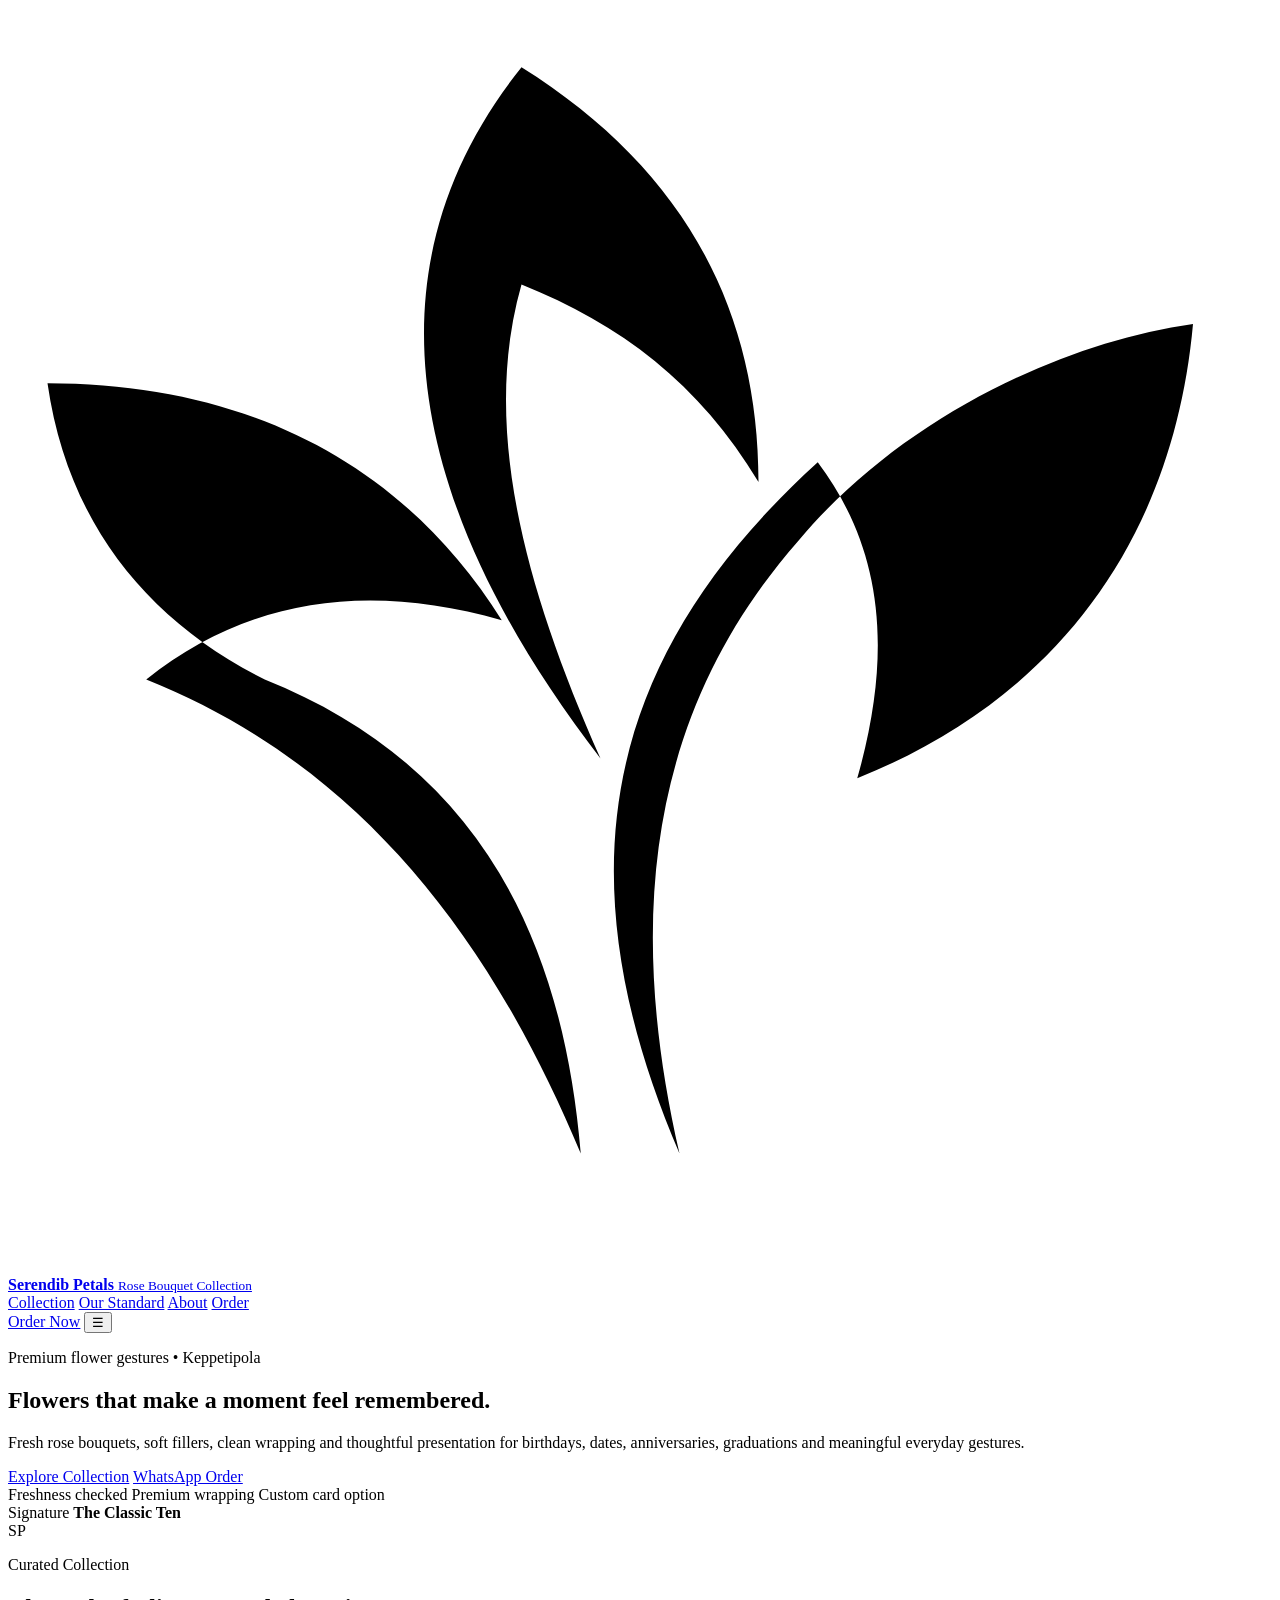
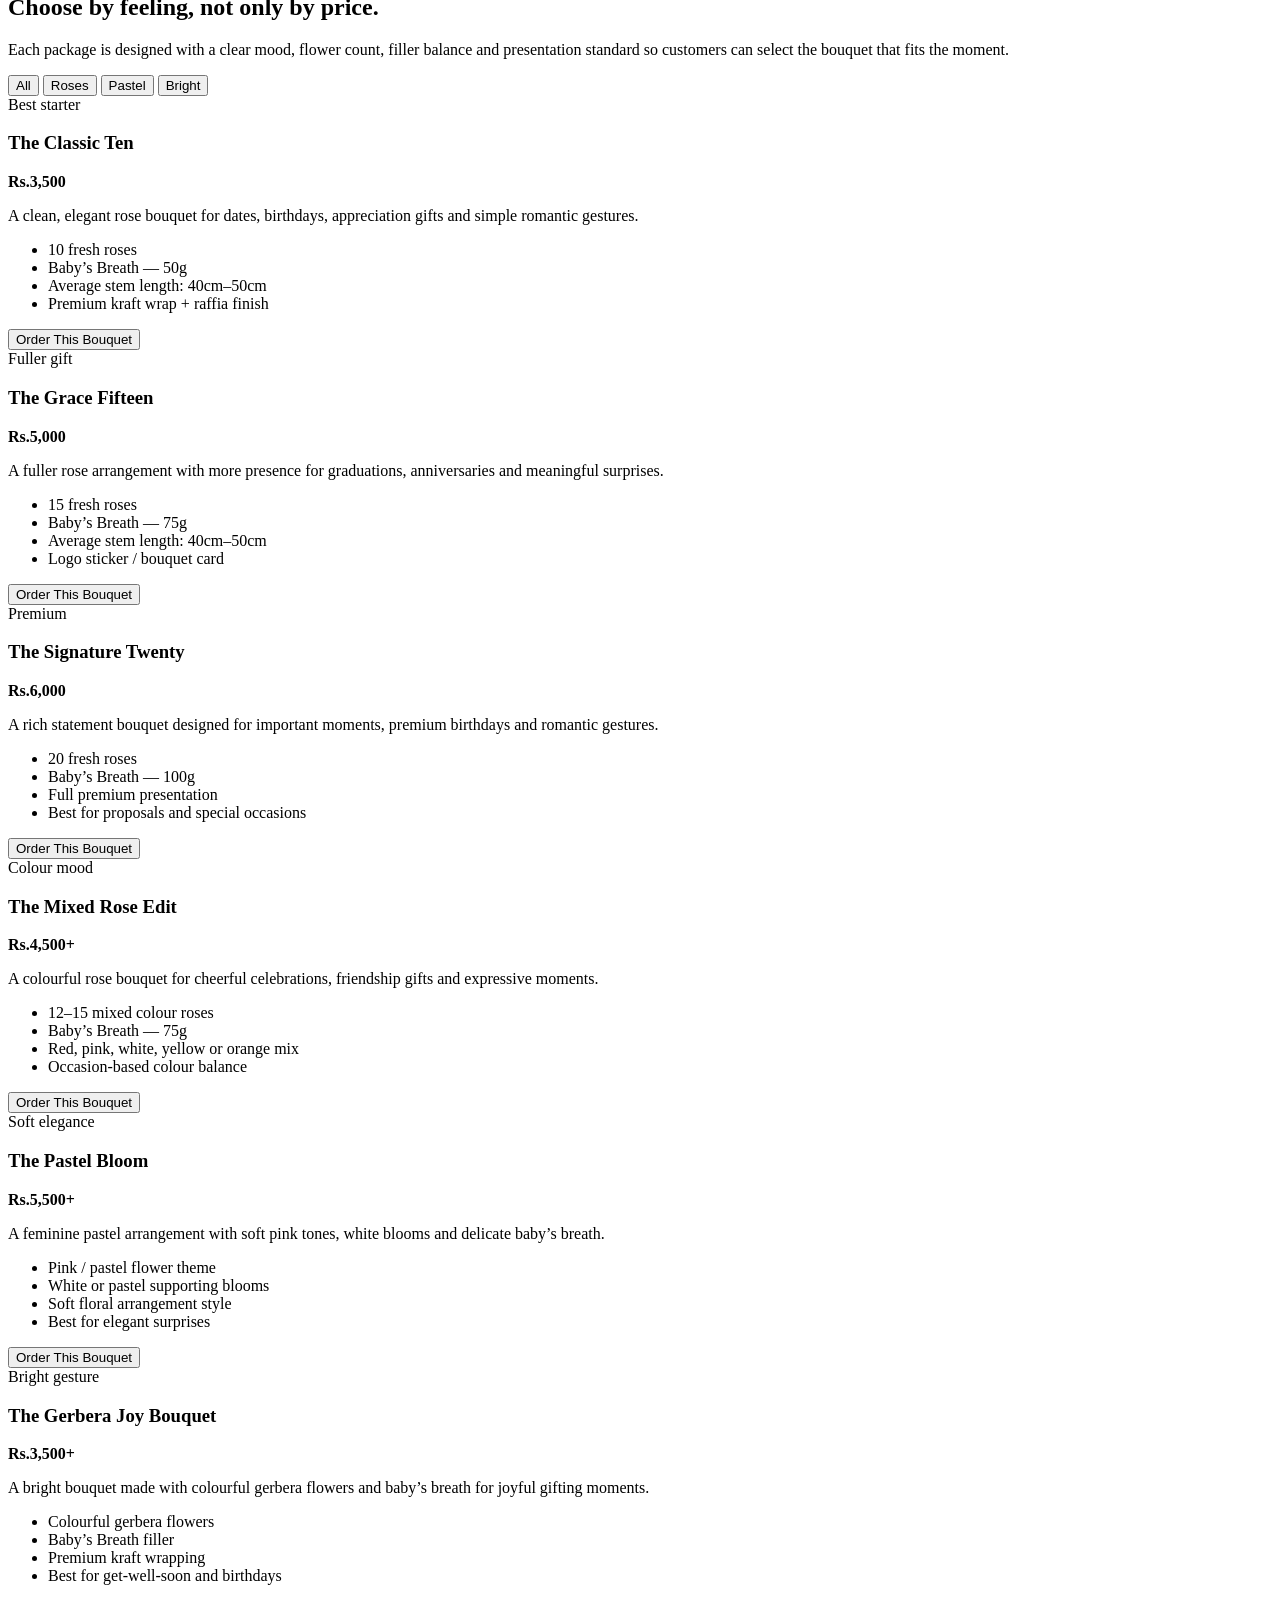
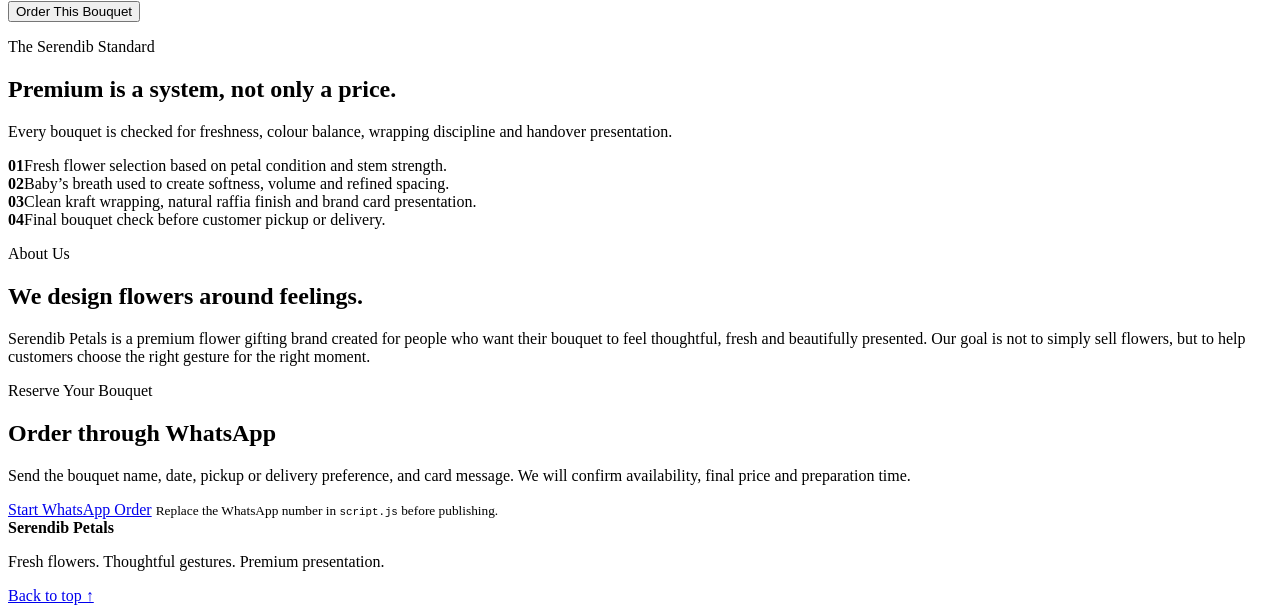
==== index.html @ c84c6c97 "Add premium Serendib Petals landing page" ====
<!doctype html>
<html lang="en">
<head>
  <meta charset="utf-8" />
  <meta name="viewport" content="width=device-width, initial-scale=1" />
  <title>Serendib Petals — Premium Rose Bouquet Collection</title>
  <meta name="description" content="Serendib Petals creates premium rose bouquets and floral gestures for birthdays, dates, anniversaries, graduations and thoughtful moments in Sri Lanka." />
  <meta name="theme-color" content="#8f1230" />
  <meta property="og:title" content="Serendib Petals — Premium Flower Gestures" />
  <meta property="og:description" content="Fresh rose bouquets, pastel blooms, gerbera arrangements and custom floral gifts." />
  <meta property="og:type" content="website" />
  <link rel="preconnect" href="https://fonts.googleapis.com" />
  <link rel="preconnect" href="https://fonts.gstatic.com" crossorigin />
  <link href="https://fonts.googleapis.com/css2?family=Inter:wght@400;500;600;700;800;900&family=Playfair+Display:wght@600;700;800&display=swap" rel="stylesheet" />
  <link rel="stylesheet" href="./styles.css" />
</head>
<body>
  <div class="noise"></div>

  <header class="site-header" id="top">
    <div class="container nav-shell">
      <a class="brand" href="#top" aria-label="Serendib Petals home">
        <span class="brand-mark">
          <svg viewBox="0 0 64 64" aria-hidden="true">
            <path d="M34 58c-3-13-1-23 6-31 5-6 13-10 20-11-1 11-7 19-17 23 2-7 1-12-2-16-11 10-13 21-7 35Z"/>
            <path d="M29 58c-1-12-6-20-16-24C7 31 3 26 2 19c10 0 18 4 23 12-7-2-13-1-18 3 10 4 17 12 22 24Z"/>
            <path d="M30 38C20 25 18 13 26 3c8 5 12 12 12 21-3-5-7-8-12-10-2 7 0 15 4 24Z"/>
          </svg>
        </span>
        <span>
          <strong>Serendib Petals</strong>
          <small>Rose Bouquet Collection</small>
        </span>
      </a>

      <nav class="desktop-nav" aria-label="Main navigation">
        <a href="#collection">Collection</a>
        <a href="#standard">Our Standard</a>
        <a href="#about">About</a>
        <a href="#contact">Order</a>
      </nav>

      <a class="nav-cta" data-whatsapp="General Inquiry" href="#">Order Now</a>
      <button class="menu-btn" aria-label="Open menu" aria-expanded="false">☰</button>
    </div>

    <div class="mobile-nav" hidden>
      <a href="#collection">Collection</a>
      <a href="#standard">Our Standard</a>
      <a href="#about">About</a>
      <a href="#contact">Order</a>
    </div>
  </header>

  <main>
    <section class="hero section-pad">
      <div class="container hero-grid">
        <div class="hero-copy">
          <p class="eyebrow">Premium flower gestures • Keppetipola</p>
          <h1>Flowers that make a moment feel remembered.</h1>
          <p class="lead">
            Fresh rose bouquets, soft fillers, clean wrapping and thoughtful presentation for birthdays,
            dates, anniversaries, graduations and meaningful everyday gestures.
          </p>

          <div class="hero-actions">
            <a class="btn btn-primary" href="#collection">Explore Collection</a>
            <a class="btn btn-soft" data-whatsapp="I want to order a bouquet" href="#">WhatsApp Order</a>
          </div>

          <div class="trust-row" aria-label="Brand highlights">
            <span>Freshness checked</span>
            <span>Premium wrapping</span>
            <span>Custom card option</span>
          </div>
        </div>

        <div class="hero-visual" aria-label="Luxury bouquet visual">
          <div class="bouquet-stage">
            <div class="ribbon-card">
              <span>Signature</span>
              <strong>The Classic Ten</strong>
            </div>
            <div class="bouquet bouquet-large" aria-hidden="true">
              <span class="baby b1"></span><span class="baby b2"></span><span class="baby b3"></span>
              <span class="rose r1 red"></span><span class="rose r2 red"></span><span class="rose r3 red"></span>
              <span class="rose r4 red"></span><span class="rose r5 red"></span><span class="rose r6 red"></span>
              <span class="rose r7 red"></span><span class="rose r8 red"></span><span class="rose r9 red"></span>
              <span class="rose r10 red"></span>
              <span class="wrap"></span><span class="wrap wrap-two"></span><span class="tie"></span>
              <span class="logo-dot">SP</span>
            </div>
          </div>
        </div>
      </div>
    </section>

    <section id="collection" class="section-pad collection-section">
      <div class="container">
        <div class="section-head">
          <p class="eyebrow">Curated Collection</p>
          <h2>Choose by feeling, not only by price.</h2>
          <p>
            Each package is designed with a clear mood, flower count, filler balance and presentation standard
            so customers can select the bouquet that fits the moment.
          </p>
        </div>

        <div class="filter-pills" role="tablist" aria-label="Bouquet filters">
          <button class="pill active" data-filter="all">All</button>
          <button class="pill" data-filter="rose">Roses</button>
          <button class="pill" data-filter="pastel">Pastel</button>
          <button class="pill" data-filter="bright">Bright</button>
        </div>

        <div class="product-grid" id="productGrid">
          <article class="product-card" data-category="rose" data-package="The Classic Ten" data-price="3500">
            <div class="product-art classic">
              <div class="mini-bouquet roses-red">
                <i></i><i></i><i></i><i></i><i></i><i></i><i></i><i></i><i></i><i></i>
              </div>
              <span class="card-badge">Best starter</span>
            </div>
            <div class="product-content">
              <div class="product-top">
                <h3>The Classic Ten</h3>
                <strong>Rs.3,500</strong>
              </div>
              <p>A clean, elegant rose bouquet for dates, birthdays, appreciation gifts and simple romantic gestures.</p>
              <ul>
                <li>10 fresh roses</li>
                <li>Baby’s Breath — 50g</li>
                <li>Average stem length: 40cm–50cm</li>
                <li>Premium kraft wrap + raffia finish</li>
              </ul>
              <button class="order-btn" data-whatsapp="The Classic Ten">Order This Bouquet</button>
            </div>
          </article>

          <article class="product-card" data-category="rose" data-package="The Grace Fifteen" data-price="5000">
            <div class="product-art grace">
              <div class="mini-bouquet roses-rich">
                <i></i><i></i><i></i><i></i><i></i><i></i><i></i><i></i><i></i><i></i><i></i><i></i>
              </div>
              <span class="card-badge">Fuller gift</span>
            </div>
            <div class="product-content">
              <div class="product-top">
                <h3>The Grace Fifteen</h3>
                <strong>Rs.5,000</strong>
              </div>
              <p>A fuller rose arrangement with more presence for graduations, anniversaries and meaningful surprises.</p>
              <ul>
                <li>15 fresh roses</li>
                <li>Baby’s Breath — 75g</li>
                <li>Average stem length: 40cm–50cm</li>
                <li>Logo sticker / bouquet card</li>
              </ul>
              <button class="order-btn" data-whatsapp="The Grace Fifteen">Order This Bouquet</button>
            </div>
          </article>

          <article class="product-card featured" data-category="rose" data-package="The Signature Twenty" data-price="6000">
            <div class="product-art signature">
              <div class="mini-bouquet roses-premium">
                <i></i><i></i><i></i><i></i><i></i><i></i><i></i><i></i><i></i><i></i><i></i><i></i><i></i><i></i>
              </div>
              <span class="card-badge">Premium</span>
            </div>
            <div class="product-content">
              <div class="product-top">
                <h3>The Signature Twenty</h3>
                <strong>Rs.6,000</strong>
              </div>
              <p>A rich statement bouquet designed for important moments, premium birthdays and romantic gestures.</p>
              <ul>
                <li>20 fresh roses</li>
                <li>Baby’s Breath — 100g</li>
                <li>Full premium presentation</li>
                <li>Best for proposals and special occasions</li>
              </ul>
              <button class="order-btn" data-whatsapp="The Signature Twenty">Order This Bouquet</button>
            </div>
          </article>

          <article class="product-card" data-category="rose bright" data-package="The Mixed Rose Edit" data-price="4500">
            <div class="product-art mixed">
              <div class="mini-bouquet roses-mixed">
                <i></i><i></i><i></i><i></i><i></i><i></i><i></i><i></i><i></i><i></i>
              </div>
              <span class="card-badge">Colour mood</span>
            </div>
            <div class="product-content">
              <div class="product-top">
                <h3>The Mixed Rose Edit</h3>
                <strong>Rs.4,500+</strong>
              </div>
              <p>A colourful rose bouquet for cheerful celebrations, friendship gifts and expressive moments.</p>
              <ul>
                <li>12–15 mixed colour roses</li>
                <li>Baby’s Breath — 75g</li>
                <li>Red, pink, white, yellow or orange mix</li>
                <li>Occasion-based colour balance</li>
              </ul>
              <button class="order-btn" data-whatsapp="The Mixed Rose Edit">Order This Bouquet</button>
            </div>
          </article>

          <article class="product-card" data-category="pastel" data-package="The Pastel Bloom" data-price="5500">
            <div class="product-art pastel">
              <div class="mini-bouquet pastel-bloom">
                <i></i><i></i><i></i><i></i><i></i><i></i><i></i><i></i><i></i>
              </div>
              <span class="card-badge">Soft elegance</span>
            </div>
            <div class="product-content">
              <div class="product-top">
                <h3>The Pastel Bloom</h3>
                <strong>Rs.5,500+</strong>
              </div>
              <p>A feminine pastel arrangement with soft pink tones, white blooms and delicate baby’s breath.</p>
              <ul>
                <li>Pink / pastel flower theme</li>
                <li>White or pastel supporting blooms</li>
                <li>Soft floral arrangement style</li>
                <li>Best for elegant surprises</li>
              </ul>
              <button class="order-btn" data-whatsapp="The Pastel Bloom">Order This Bouquet</button>
            </div>
          </article>

          <article class="product-card" data-category="bright" data-package="The Gerbera Joy Bouquet" data-price="3500">
            <div class="product-art gerbera">
              <div class="mini-bouquet gerbera-bloom">
                <i></i><i></i><i></i><i></i><i></i><i></i><i></i><i></i>
              </div>
              <span class="card-badge">Bright gesture</span>
            </div>
            <div class="product-content">
              <div class="product-top">
                <h3>The Gerbera Joy Bouquet</h3>
                <strong>Rs.3,500+</strong>
              </div>
              <p>A bright bouquet made with colourful gerbera flowers and baby’s breath for joyful gifting moments.</p>
              <ul>
                <li>Colourful gerbera flowers</li>
                <li>Baby’s Breath filler</li>
                <li>Premium kraft wrapping</li>
                <li>Best for get-well-soon and birthdays</li>
              </ul>
              <button class="order-btn" data-whatsapp="The Gerbera Joy Bouquet">Order This Bouquet</button>
            </div>
          </article>
        </div>
      </div>
    </section>

    <section id="standard" class="section-pad standard-section">
      <div class="container standard-grid">
        <div>
          <p class="eyebrow">The Serendib Standard</p>
          <h2>Premium is a system, not only a price.</h2>
          <p class="standard-lead">
            Every bouquet is checked for freshness, colour balance, wrapping discipline and handover presentation.
          </p>
        </div>
        <div class="standard-list">
          <div><strong>01</strong><span>Fresh flower selection based on petal condition and stem strength.</span></div>
          <div><strong>02</strong><span>Baby’s breath used to create softness, volume and refined spacing.</span></div>
          <div><strong>03</strong><span>Clean kraft wrapping, natural raffia finish and brand card presentation.</span></div>
          <div><strong>04</strong><span>Final bouquet check before customer pickup or delivery.</span></div>
        </div>
      </div>
    </section>

    <section id="about" class="section-pad about-section">
      <div class="container about-card">
        <div>
          <p class="eyebrow">About Us</p>
          <h2>We design flowers around feelings.</h2>
        </div>
        <p>
          Serendib Petals is a premium flower gifting brand created for people who want their bouquet to feel
          thoughtful, fresh and beautifully presented. Our goal is not to simply sell flowers, but to help customers
          choose the right gesture for the right moment.
        </p>
      </div>
    </section>

    <section id="contact" class="section-pad contact-section">
      <div class="container contact-card">
        <p class="eyebrow">Reserve Your Bouquet</p>
        <h2>Order through WhatsApp</h2>
        <p>
          Send the bouquet name, date, pickup or delivery preference, and card message. We will confirm availability,
          final price and preparation time.
        </p>
        <a class="btn btn-primary" data-whatsapp="I want to place a bouquet order" href="#">Start WhatsApp Order</a>
        <small>Replace the WhatsApp number in <code>script.js</code> before publishing.</small>
      </div>
    </section>
  </main>

  <footer class="site-footer">
    <div class="container footer-grid">
      <div>
        <strong>Serendib Petals</strong>
        <p>Fresh flowers. Thoughtful gestures. Premium presentation.</p>
      </div>
      <a href="#top">Back to top ↑</a>
    </div>
  </footer>

  <script src="./script.js"></script>
</body>
</html>
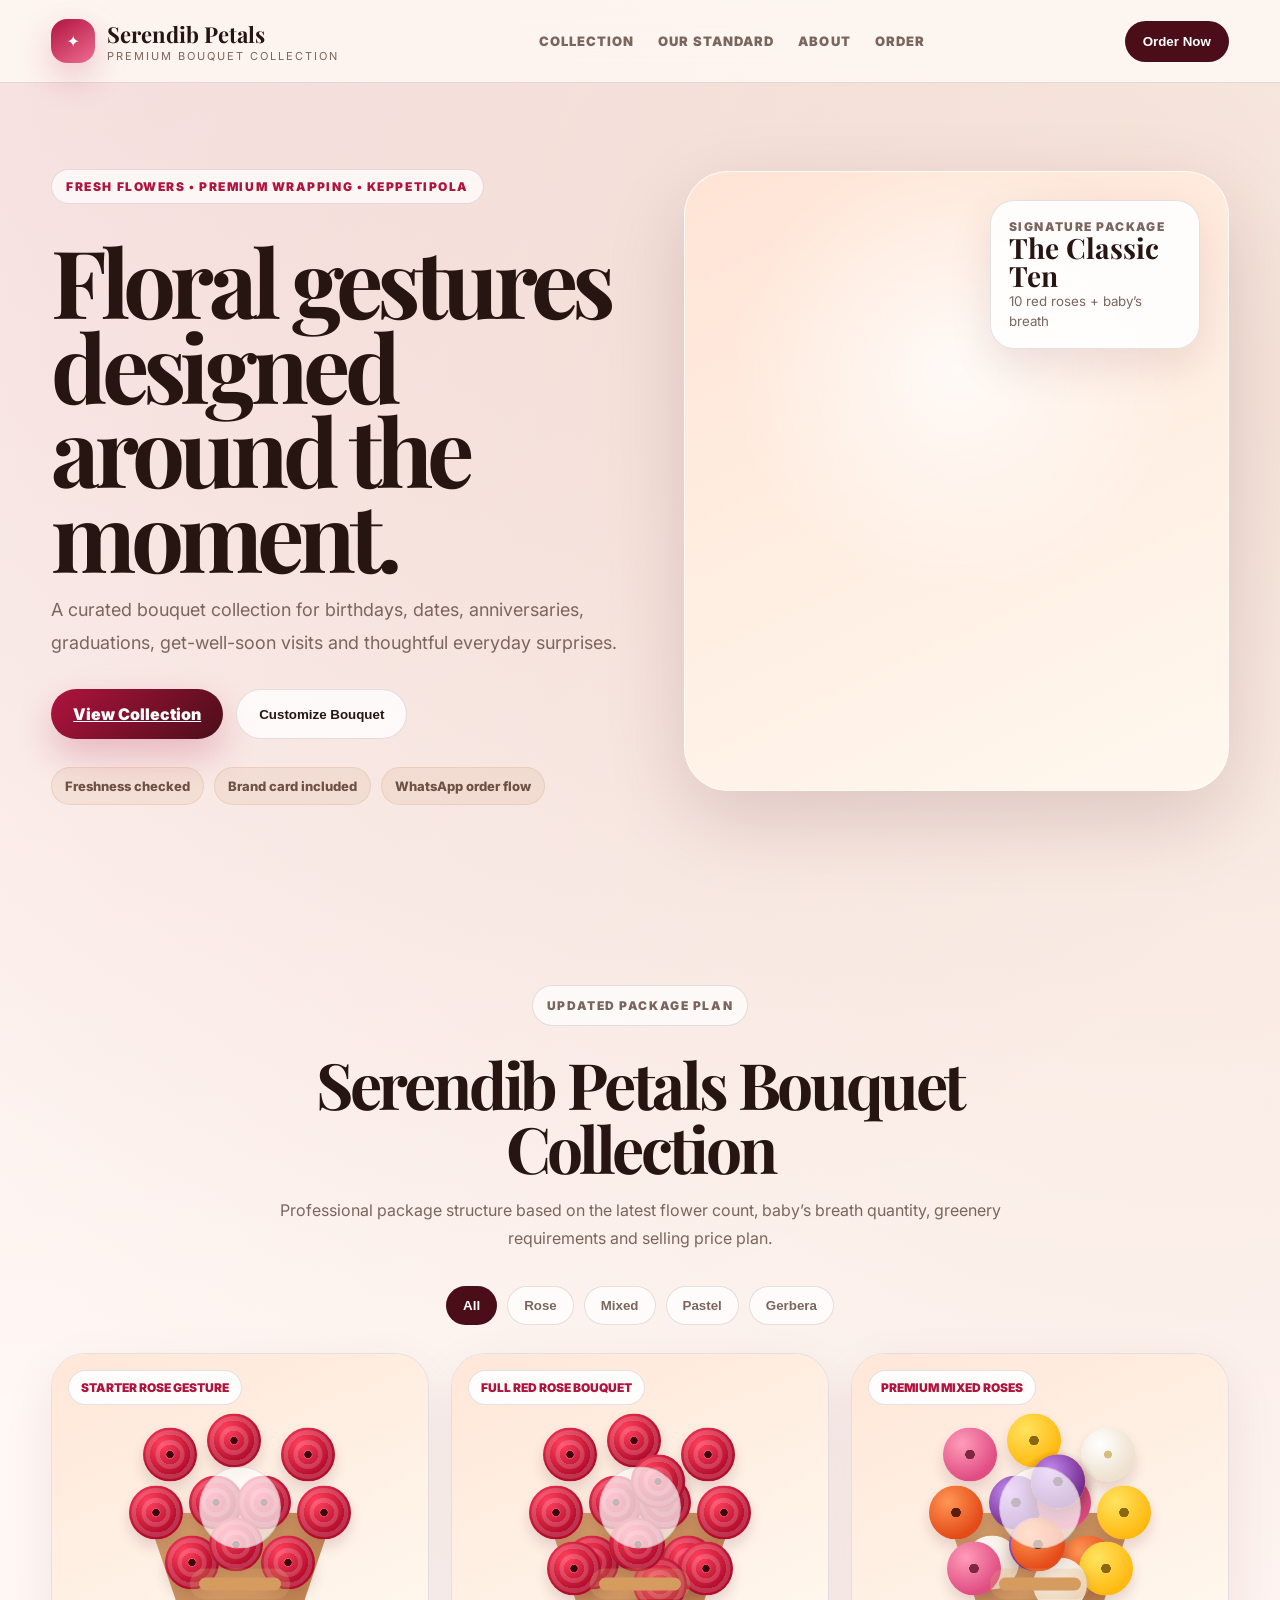
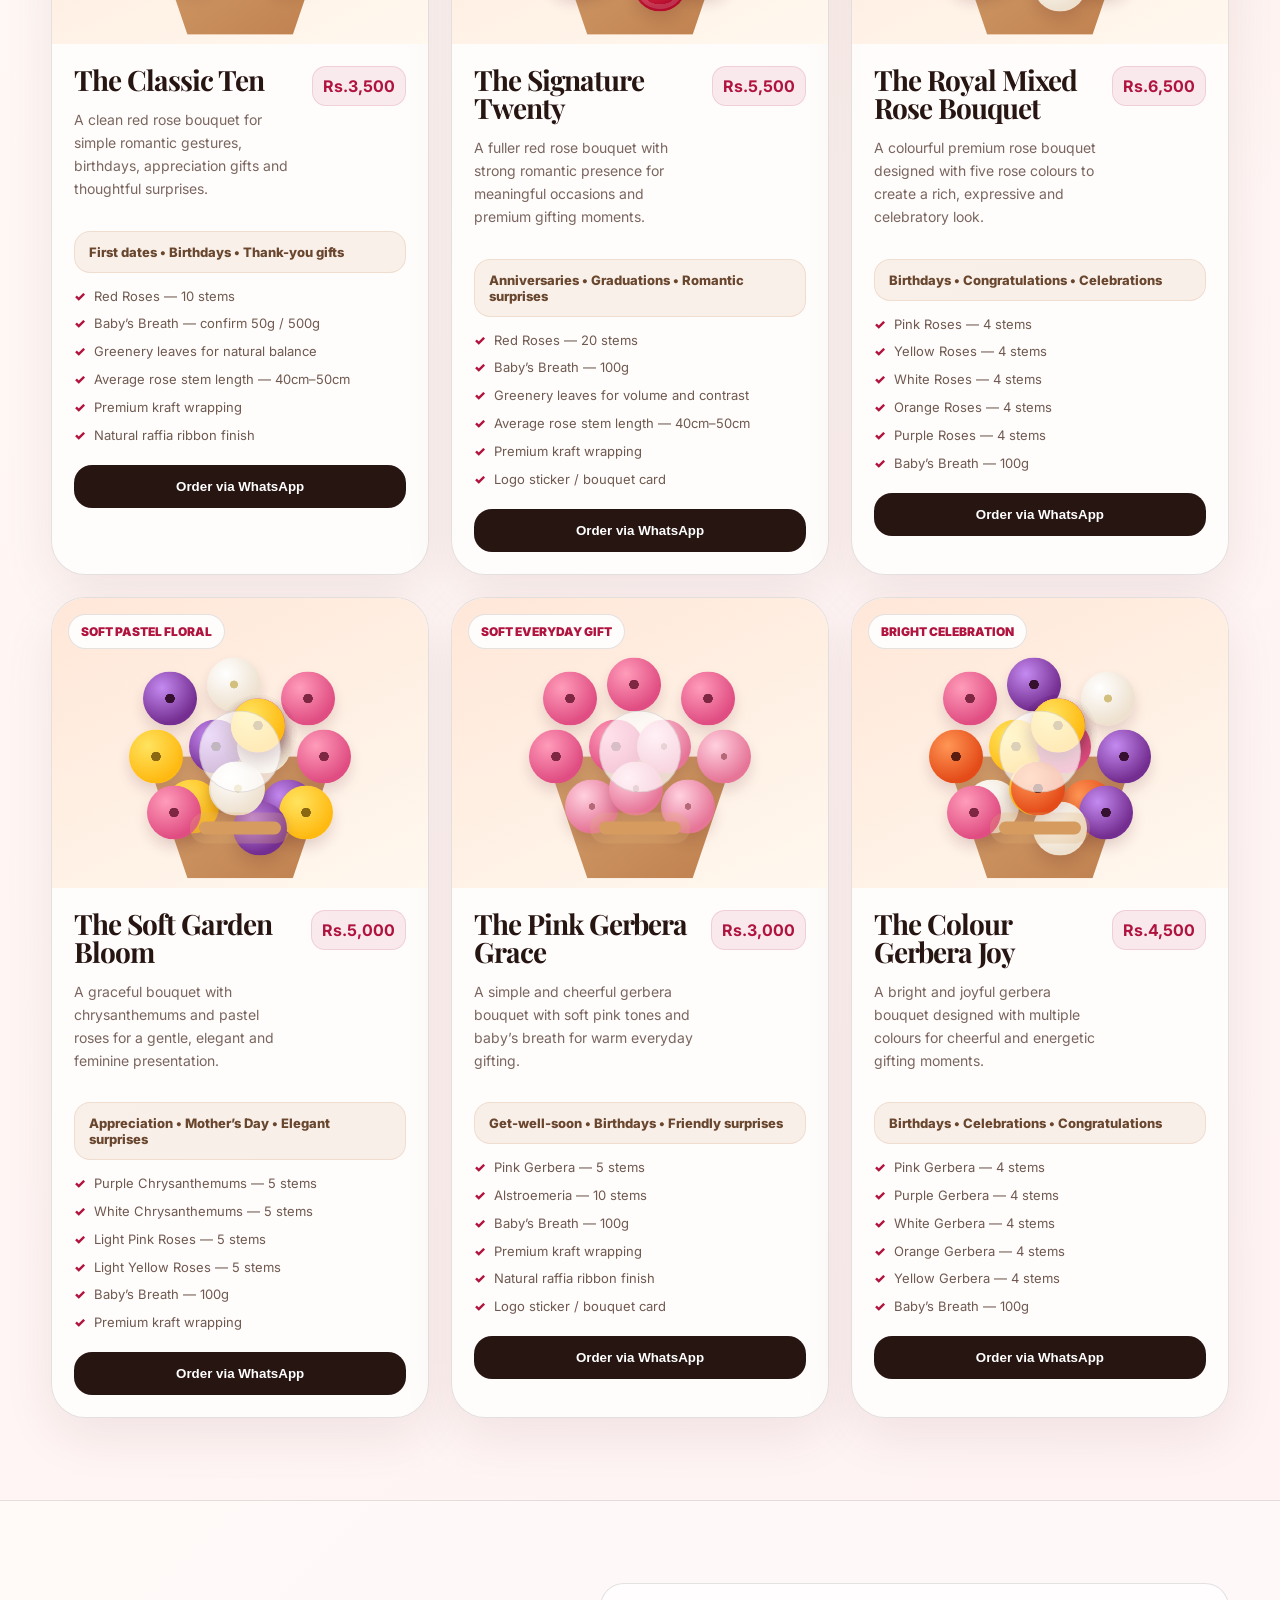
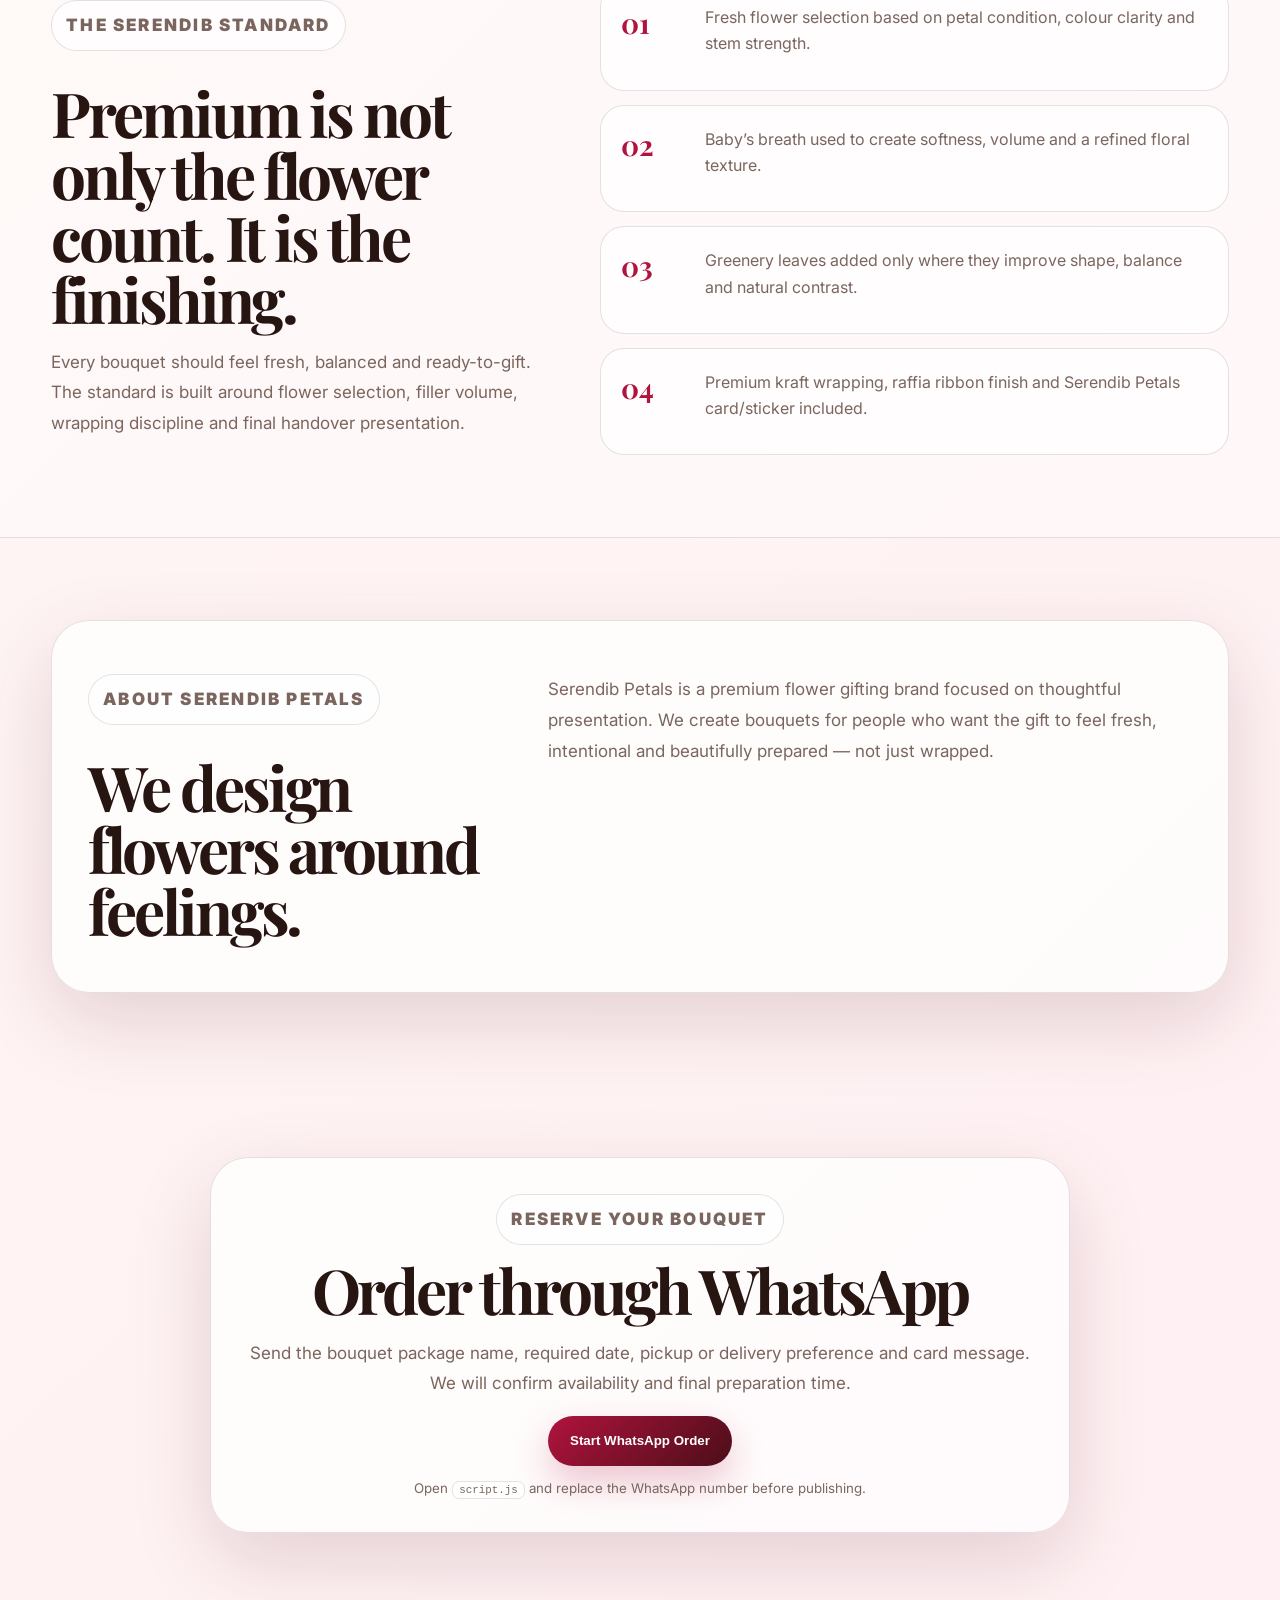
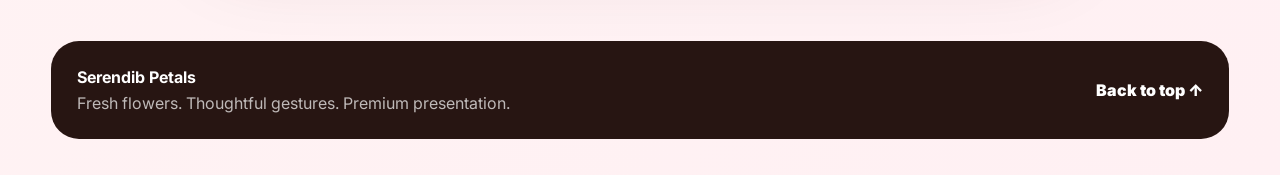
==== commit 380af714: "Add files via upload" ====
--- a/index.html
+++ b/index.html
@@ -1,316 +1,244 @@
 <!doctype html>
 <html lang="en">
 <head>
-  <meta charset="utf-8" />
-  <meta name="viewport" content="width=device-width, initial-scale=1" />
-  <title>Serendib Petals — Premium Rose Bouquet Collection</title>
-  <meta name="description" content="Serendib Petals creates premium rose bouquets and floral gestures for birthdays, dates, anniversaries, graduations and thoughtful moments in Sri Lanka." />
-  <meta name="theme-color" content="#8f1230" />
-  <meta property="og:title" content="Serendib Petals — Premium Flower Gestures" />
-  <meta property="og:description" content="Fresh rose bouquets, pastel blooms, gerbera arrangements and custom floral gifts." />
-  <meta property="og:type" content="website" />
-  <link rel="preconnect" href="https://fonts.googleapis.com" />
-  <link rel="preconnect" href="https://fonts.gstatic.com" crossorigin />
-  <link href="https://fonts.googleapis.com/css2?family=Inter:wght@400;500;600;700;800;900&family=Playfair+Display:wght@600;700;800&display=swap" rel="stylesheet" />
-  <link rel="stylesheet" href="./styles.css" />
+  <meta charset="utf-8">
+  <meta name="viewport" content="width=device-width, initial-scale=1">
+  <title>Serendib Petals — Premium Bouquet Collection</title>
+  <meta name="description" content="Premium bouquet collection by Serendib Petals. Fresh roses, mixed rose bouquets, chrysanthemum blooms and gerbera bouquets.">
+  <meta name="theme-color" content="#9b1235">
+  <link rel="preconnect" href="https://fonts.googleapis.com">
+  <link rel="preconnect" href="https://fonts.gstatic.com" crossorigin>
+  <link href="https://fonts.googleapis.com/css2?family=Inter:wght@400;500;600;700;800;900&family=Playfair+Display:wght@600;700;800&display=swap" rel="stylesheet">
+  <link rel="stylesheet" href="styles.css">
 </head>
 <body>
-  <div class="noise"></div>
-
-  <header class="site-header" id="top">
-    <div class="container nav-shell">
-      <a class="brand" href="#top" aria-label="Serendib Petals home">
-        <span class="brand-mark">
-          <svg viewBox="0 0 64 64" aria-hidden="true">
-            <path d="M34 58c-3-13-1-23 6-31 5-6 13-10 20-11-1 11-7 19-17 23 2-7 1-12-2-16-11 10-13 21-7 35Z"/>
-            <path d="M29 58c-1-12-6-20-16-24C7 31 3 26 2 19c10 0 18 4 23 12-7-2-13-1-18 3 10 4 17 12 22 24Z"/>
-            <path d="M30 38C20 25 18 13 26 3c8 5 12 12 12 21-3-5-7-8-12-10-2 7 0 15 4 24Z"/>
-          </svg>
-        </span>
-        <span>
-          <strong>Serendib Petals</strong>
-          <small>Rose Bouquet Collection</small>
-        </span>
+  <header class="header">
+    <div class="container nav">
+      <a href="#" class="brand">
+        <span class="brand-icon">✦</span>
+        <span><b>Serendib Petals</b><small>Premium bouquet collection</small></span>
       </a>
-
-      <nav class="desktop-nav" aria-label="Main navigation">
+      <nav>
         <a href="#collection">Collection</a>
         <a href="#standard">Our Standard</a>
         <a href="#about">About</a>
-        <a href="#contact">Order</a>
+        <a href="#order">Order</a>
       </nav>
-
-      <a class="nav-cta" data-whatsapp="General Inquiry" href="#">Order Now</a>
-      <button class="menu-btn" aria-label="Open menu" aria-expanded="false">☰</button>
-    </div>
-
-    <div class="mobile-nav" hidden>
-      <a href="#collection">Collection</a>
-      <a href="#standard">Our Standard</a>
-      <a href="#about">About</a>
-      <a href="#contact">Order</a>
+      <button class="nav-order" data-package="General bouquet inquiry">Order Now</button>
     </div>
   </header>
 
   <main>
-    <section class="hero section-pad">
+    <section class="hero">
       <div class="container hero-grid">
         <div class="hero-copy">
-          <p class="eyebrow">Premium flower gestures • Keppetipola</p>
-          <h1>Flowers that make a moment feel remembered.</h1>
-          <p class="lead">
-            Fresh rose bouquets, soft fillers, clean wrapping and thoughtful presentation for birthdays,
-            dates, anniversaries, graduations and meaningful everyday gestures.
-          </p>
-
+          <p class="eyebrow">Fresh flowers • Premium wrapping • Keppetipola</p>
+          <h1>Floral gestures designed around the moment.</h1>
+          <p class="lead">A curated bouquet collection for birthdays, dates, anniversaries, graduations, get-well-soon visits and thoughtful everyday surprises.</p>
           <div class="hero-actions">
-            <a class="btn btn-primary" href="#collection">Explore Collection</a>
-            <a class="btn btn-soft" data-whatsapp="I want to order a bouquet" href="#">WhatsApp Order</a>
-          </div>
-
-          <div class="trust-row" aria-label="Brand highlights">
+            <a class="btn primary" href="#collection">View Collection</a>
+            <button class="btn secondary" data-package="I want to customize a bouquet">Customize Bouquet</button>
+          </div>
+          <div class="trust">
             <span>Freshness checked</span>
-            <span>Premium wrapping</span>
-            <span>Custom card option</span>
-          </div>
-        </div>
-
-        <div class="hero-visual" aria-label="Luxury bouquet visual">
-          <div class="bouquet-stage">
-            <div class="ribbon-card">
-              <span>Signature</span>
-              <strong>The Classic Ten</strong>
-            </div>
-            <div class="bouquet bouquet-large" aria-hidden="true">
-              <span class="baby b1"></span><span class="baby b2"></span><span class="baby b3"></span>
-              <span class="rose r1 red"></span><span class="rose r2 red"></span><span class="rose r3 red"></span>
-              <span class="rose r4 red"></span><span class="rose r5 red"></span><span class="rose r6 red"></span>
-              <span class="rose r7 red"></span><span class="rose r8 red"></span><span class="rose r9 red"></span>
-              <span class="rose r10 red"></span>
-              <span class="wrap"></span><span class="wrap wrap-two"></span><span class="tie"></span>
-              <span class="logo-dot">SP</span>
-            </div>
-          </div>
-        </div>
-      </div>
-    </section>
-
-    <section id="collection" class="section-pad collection-section">
+            <span>Brand card included</span>
+            <span>WhatsApp order flow</span>
+          </div>
+        </div>
+        <div class="hero-card">
+          <div class="hero-bouquet">
+            <i class="red"></i><i class="red"></i><i class="red"></i><i class="red"></i><i class="red"></i><i class="red"></i><i class="red"></i><i class="red"></i><i class="red"></i><i class="red"></i>
+            <b></b><em></em>
+          </div>
+          <div class="hero-label">
+            <span>Signature Package</span>
+            <strong>The Classic Ten</strong>
+            <small>10 red roses + baby’s breath</small>
+          </div>
+        </div>
+      </div>
+    </section>
+
+    <section class="collection" id="collection">
       <div class="container">
         <div class="section-head">
-          <p class="eyebrow">Curated Collection</p>
-          <h2>Choose by feeling, not only by price.</h2>
-          <p>
-            Each package is designed with a clear mood, flower count, filler balance and presentation standard
-            so customers can select the bouquet that fits the moment.
-          </p>
-        </div>
-
-        <div class="filter-pills" role="tablist" aria-label="Bouquet filters">
-          <button class="pill active" data-filter="all">All</button>
-          <button class="pill" data-filter="rose">Roses</button>
-          <button class="pill" data-filter="pastel">Pastel</button>
-          <button class="pill" data-filter="bright">Bright</button>
-        </div>
-
-        <div class="product-grid" id="productGrid">
-          <article class="product-card" data-category="rose" data-package="The Classic Ten" data-price="3500">
-            <div class="product-art classic">
-              <div class="mini-bouquet roses-red">
-                <i></i><i></i><i></i><i></i><i></i><i></i><i></i><i></i><i></i><i></i>
-              </div>
-              <span class="card-badge">Best starter</span>
-            </div>
-            <div class="product-content">
-              <div class="product-top">
-                <h3>The Classic Ten</h3>
-                <strong>Rs.3,500</strong>
-              </div>
-              <p>A clean, elegant rose bouquet for dates, birthdays, appreciation gifts and simple romantic gestures.</p>
-              <ul>
-                <li>10 fresh roses</li>
-                <li>Baby’s Breath — 50g</li>
-                <li>Average stem length: 40cm–50cm</li>
-                <li>Premium kraft wrap + raffia finish</li>
-              </ul>
-              <button class="order-btn" data-whatsapp="The Classic Ten">Order This Bouquet</button>
-            </div>
-          </article>
-
-          <article class="product-card" data-category="rose" data-package="The Grace Fifteen" data-price="5000">
-            <div class="product-art grace">
-              <div class="mini-bouquet roses-rich">
-                <i></i><i></i><i></i><i></i><i></i><i></i><i></i><i></i><i></i><i></i><i></i><i></i>
-              </div>
-              <span class="card-badge">Fuller gift</span>
-            </div>
-            <div class="product-content">
-              <div class="product-top">
-                <h3>The Grace Fifteen</h3>
-                <strong>Rs.5,000</strong>
-              </div>
-              <p>A fuller rose arrangement with more presence for graduations, anniversaries and meaningful surprises.</p>
-              <ul>
-                <li>15 fresh roses</li>
-                <li>Baby’s Breath — 75g</li>
-                <li>Average stem length: 40cm–50cm</li>
-                <li>Logo sticker / bouquet card</li>
-              </ul>
-              <button class="order-btn" data-whatsapp="The Grace Fifteen">Order This Bouquet</button>
-            </div>
-          </article>
-
-          <article class="product-card featured" data-category="rose" data-package="The Signature Twenty" data-price="6000">
-            <div class="product-art signature">
-              <div class="mini-bouquet roses-premium">
-                <i></i><i></i><i></i><i></i><i></i><i></i><i></i><i></i><i></i><i></i><i></i><i></i><i></i><i></i>
-              </div>
-              <span class="card-badge">Premium</span>
-            </div>
-            <div class="product-content">
-              <div class="product-top">
-                <h3>The Signature Twenty</h3>
-                <strong>Rs.6,000</strong>
-              </div>
-              <p>A rich statement bouquet designed for important moments, premium birthdays and romantic gestures.</p>
-              <ul>
-                <li>20 fresh roses</li>
-                <li>Baby’s Breath — 100g</li>
-                <li>Full premium presentation</li>
-                <li>Best for proposals and special occasions</li>
-              </ul>
-              <button class="order-btn" data-whatsapp="The Signature Twenty">Order This Bouquet</button>
-            </div>
-          </article>
-
-          <article class="product-card" data-category="rose bright" data-package="The Mixed Rose Edit" data-price="4500">
-            <div class="product-art mixed">
-              <div class="mini-bouquet roses-mixed">
-                <i></i><i></i><i></i><i></i><i></i><i></i><i></i><i></i><i></i><i></i>
-              </div>
-              <span class="card-badge">Colour mood</span>
-            </div>
-            <div class="product-content">
-              <div class="product-top">
-                <h3>The Mixed Rose Edit</h3>
-                <strong>Rs.4,500+</strong>
-              </div>
-              <p>A colourful rose bouquet for cheerful celebrations, friendship gifts and expressive moments.</p>
-              <ul>
-                <li>12–15 mixed colour roses</li>
-                <li>Baby’s Breath — 75g</li>
-                <li>Red, pink, white, yellow or orange mix</li>
-                <li>Occasion-based colour balance</li>
-              </ul>
-              <button class="order-btn" data-whatsapp="The Mixed Rose Edit">Order This Bouquet</button>
-            </div>
-          </article>
-
-          <article class="product-card" data-category="pastel" data-package="The Pastel Bloom" data-price="5500">
-            <div class="product-art pastel">
-              <div class="mini-bouquet pastel-bloom">
-                <i></i><i></i><i></i><i></i><i></i><i></i><i></i><i></i><i></i>
-              </div>
-              <span class="card-badge">Soft elegance</span>
-            </div>
-            <div class="product-content">
-              <div class="product-top">
-                <h3>The Pastel Bloom</h3>
-                <strong>Rs.5,500+</strong>
-              </div>
-              <p>A feminine pastel arrangement with soft pink tones, white blooms and delicate baby’s breath.</p>
-              <ul>
-                <li>Pink / pastel flower theme</li>
-                <li>White or pastel supporting blooms</li>
-                <li>Soft floral arrangement style</li>
-                <li>Best for elegant surprises</li>
-              </ul>
-              <button class="order-btn" data-whatsapp="The Pastel Bloom">Order This Bouquet</button>
-            </div>
-          </article>
-
-          <article class="product-card" data-category="bright" data-package="The Gerbera Joy Bouquet" data-price="3500">
-            <div class="product-art gerbera">
-              <div class="mini-bouquet gerbera-bloom">
-                <i></i><i></i><i></i><i></i><i></i><i></i><i></i><i></i>
-              </div>
-              <span class="card-badge">Bright gesture</span>
-            </div>
-            <div class="product-content">
-              <div class="product-top">
-                <h3>The Gerbera Joy Bouquet</h3>
-                <strong>Rs.3,500+</strong>
-              </div>
-              <p>A bright bouquet made with colourful gerbera flowers and baby’s breath for joyful gifting moments.</p>
-              <ul>
-                <li>Colourful gerbera flowers</li>
-                <li>Baby’s Breath filler</li>
-                <li>Premium kraft wrapping</li>
-                <li>Best for get-well-soon and birthdays</li>
-              </ul>
-              <button class="order-btn" data-whatsapp="The Gerbera Joy Bouquet">Order This Bouquet</button>
-            </div>
-          </article>
-        </div>
-      </div>
-    </section>
-
-    <section id="standard" class="section-pad standard-section">
+          <p class="eyebrow">Updated Package Plan</p>
+          <h2>Serendib Petals Bouquet Collection</h2>
+          <p>Professional package structure based on the latest flower count, baby’s breath quantity, greenery requirements and selling price plan.</p>
+        </div>
+
+        <div class="filters">
+          <button class="filter active" data-filter="all">All</button>
+          <button class="filter" data-filter="rose">Rose</button>
+          <button class="filter" data-filter="mixed">Mixed</button>
+          <button class="filter" data-filter="pastel">Pastel</button>
+          <button class="filter" data-filter="gerbera">Gerbera</button>
+        </div>
+
+        <div class="package-grid">
+          
+      <article class="package-card" data-category="rose">
+        <div class="bouquet-art">
+          <span class="package-badge">Starter Rose Gesture</span>
+          <div class="mini-bouquet"><i class="red"></i><i class="red"></i><i class="red"></i><i class="red"></i><i class="red"></i><i class="red"></i><i class="red"></i><i class="red"></i><i class="red"></i><i class="red"></i><b></b><em></em></div>
+        </div>
+        <div class="package-content">
+          <div class="package-heading">
+            <div>
+              <h3>The Classic Ten</h3>
+              <p>A clean red rose bouquet for simple romantic gestures, birthdays, appreciation gifts and thoughtful surprises.</p>
+            </div>
+            <strong>Rs.3,500</strong>
+          </div>
+          <div class="best-for">First dates • Birthdays • Thank-you gifts</div>
+          <ul><li>Red Roses — 10 stems</li><li>Baby’s Breath — confirm 50g / 500g</li><li>Greenery leaves for natural balance</li><li>Average rose stem length — 40cm–50cm</li><li>Premium kraft wrapping</li><li>Natural raffia ribbon finish</li></ul>
+          <button class="order-btn" data-package="The Classic Ten">Order via WhatsApp</button>
+        </div>
+      </article>
+    
+      <article class="package-card" data-category="rose">
+        <div class="bouquet-art">
+          <span class="package-badge">Full Red Rose Bouquet</span>
+          <div class="mini-bouquet"><i class="red"></i><i class="red"></i><i class="red"></i><i class="red"></i><i class="red"></i><i class="red"></i><i class="red"></i><i class="red"></i><i class="red"></i><i class="red"></i><i class="red"></i><i class="red"></i><i class="red"></i><i class="red"></i><i class="red"></i><i class="red"></i><b></b><em></em></div>
+        </div>
+        <div class="package-content">
+          <div class="package-heading">
+            <div>
+              <h3>The Signature Twenty</h3>
+              <p>A fuller red rose bouquet with strong romantic presence for meaningful occasions and premium gifting moments.</p>
+            </div>
+            <strong>Rs.5,500</strong>
+          </div>
+          <div class="best-for">Anniversaries • Graduations • Romantic surprises</div>
+          <ul><li>Red Roses — 20 stems</li><li>Baby’s Breath — 100g</li><li>Greenery leaves for volume and contrast</li><li>Average rose stem length — 40cm–50cm</li><li>Premium kraft wrapping</li><li>Logo sticker / bouquet card</li></ul>
+          <button class="order-btn" data-package="The Signature Twenty">Order via WhatsApp</button>
+        </div>
+      </article>
+    
+      <article class="package-card" data-category="rose mixed">
+        <div class="bouquet-art">
+          <span class="package-badge">Premium Mixed Roses</span>
+          <div class="mini-bouquet"><i class="pink"></i><i class="yellow"></i><i class="white"></i><i class="orange"></i><i class="purple"></i><i class="pink"></i><i class="yellow"></i><i class="white"></i><i class="orange"></i><i class="purple"></i><i class="pink"></i><i class="yellow"></i><i class="white"></i><i class="orange"></i><i class="purple"></i><i class="pink"></i><i class="yellow"></i><i class="white"></i><i class="orange"></i><i class="purple"></i><b></b><em></em></div>
+        </div>
+        <div class="package-content">
+          <div class="package-heading">
+            <div>
+              <h3>The Royal Mixed Rose Bouquet</h3>
+              <p>A colourful premium rose bouquet designed with five rose colours to create a rich, expressive and celebratory look.</p>
+            </div>
+            <strong>Rs.6,500</strong>
+          </div>
+          <div class="best-for">Birthdays • Congratulations • Celebrations</div>
+          <ul><li>Pink Roses — 4 stems</li><li>Yellow Roses — 4 stems</li><li>White Roses — 4 stems</li><li>Orange Roses — 4 stems</li><li>Purple Roses — 4 stems</li><li>Baby’s Breath — 100g</li></ul>
+          <button class="order-btn" data-package="The Royal Mixed Rose Bouquet">Order via WhatsApp</button>
+        </div>
+      </article>
+    
+      <article class="package-card" data-category="pastel">
+        <div class="bouquet-art">
+          <span class="package-badge">Soft Pastel Floral</span>
+          <div class="mini-bouquet"><i class="chry-purple"></i><i class="chry-white"></i><i class="pink"></i><i class="soft-yellow"></i><i class="chry-purple"></i><i class="chry-white"></i><i class="pink"></i><i class="soft-yellow"></i><i class="chry-purple"></i><i class="chry-white"></i><i class="pink"></i><i class="soft-yellow"></i><i class="chry-purple"></i><i class="chry-white"></i><i class="pink"></i><i class="soft-yellow"></i><i class="chry-purple"></i><i class="chry-white"></i><i class="pink"></i><i class="soft-yellow"></i><b></b><em></em></div>
+        </div>
+        <div class="package-content">
+          <div class="package-heading">
+            <div>
+              <h3>The Soft Garden Bloom</h3>
+              <p>A graceful bouquet with chrysanthemums and pastel roses for a gentle, elegant and feminine presentation.</p>
+            </div>
+            <strong>Rs.5,000</strong>
+          </div>
+          <div class="best-for">Appreciation • Mother’s Day • Elegant surprises</div>
+          <ul><li>Purple Chrysanthemums — 5 stems</li><li>White Chrysanthemums — 5 stems</li><li>Light Pink Roses — 5 stems</li><li>Light Yellow Roses — 5 stems</li><li>Baby’s Breath — 100g</li><li>Premium kraft wrapping</li></ul>
+          <button class="order-btn" data-package="The Soft Garden Bloom">Order via WhatsApp</button>
+        </div>
+      </article>
+    
+      <article class="package-card" data-category="gerbera">
+        <div class="bouquet-art">
+          <span class="package-badge">Soft Everyday Gift</span>
+          <div class="mini-bouquet"><i class="gerbera-pink"></i><i class="gerbera-pink"></i><i class="gerbera-pink"></i><i class="gerbera-pink"></i><i class="gerbera-pink"></i><i class="alstro-pink"></i><i class="alstro-pink"></i><i class="alstro-pink"></i><i class="alstro-pink"></i><i class="alstro-pink"></i><b></b><em></em></div>
+        </div>
+        <div class="package-content">
+          <div class="package-heading">
+            <div>
+              <h3>The Pink Gerbera Grace</h3>
+              <p>A simple and cheerful gerbera bouquet with soft pink tones and baby’s breath for warm everyday gifting.</p>
+            </div>
+            <strong>Rs.3,000</strong>
+          </div>
+          <div class="best-for">Get-well-soon • Birthdays • Friendly surprises</div>
+          <ul><li>Pink Gerbera — 5 stems</li><li>Alstroemeria — 10 stems</li><li>Baby’s Breath — 100g</li><li>Premium kraft wrapping</li><li>Natural raffia ribbon finish</li><li>Logo sticker / bouquet card</li></ul>
+          <button class="order-btn" data-package="The Pink Gerbera Grace">Order via WhatsApp</button>
+        </div>
+      </article>
+    
+      <article class="package-card" data-category="gerbera bright">
+        <div class="bouquet-art">
+          <span class="package-badge">Bright Celebration</span>
+          <div class="mini-bouquet"><i class="gerbera-pink"></i><i class="gerbera-purple"></i><i class="gerbera-white"></i><i class="gerbera-orange"></i><i class="gerbera-yellow"></i><i class="gerbera-pink"></i><i class="gerbera-purple"></i><i class="gerbera-white"></i><i class="gerbera-orange"></i><i class="gerbera-yellow"></i><i class="gerbera-pink"></i><i class="gerbera-purple"></i><i class="gerbera-white"></i><i class="gerbera-orange"></i><i class="gerbera-yellow"></i><i class="gerbera-pink"></i><i class="gerbera-purple"></i><i class="gerbera-white"></i><i class="gerbera-orange"></i><i class="gerbera-yellow"></i><b></b><em></em></div>
+        </div>
+        <div class="package-content">
+          <div class="package-heading">
+            <div>
+              <h3>The Colour Gerbera Joy</h3>
+              <p>A bright and joyful gerbera bouquet designed with multiple colours for cheerful and energetic gifting moments.</p>
+            </div>
+            <strong>Rs.4,500</strong>
+          </div>
+          <div class="best-for">Birthdays • Celebrations • Congratulations</div>
+          <ul><li>Pink Gerbera — 4 stems</li><li>Purple Gerbera — 4 stems</li><li>White Gerbera — 4 stems</li><li>Orange Gerbera — 4 stems</li><li>Yellow Gerbera — 4 stems</li><li>Baby’s Breath — 100g</li></ul>
+          <button class="order-btn" data-package="The Colour Gerbera Joy">Order via WhatsApp</button>
+        </div>
+      </article>
+    
+        </div>
+      </div>
+    </section>
+
+    <section class="standard" id="standard">
       <div class="container standard-grid">
         <div>
           <p class="eyebrow">The Serendib Standard</p>
-          <h2>Premium is a system, not only a price.</h2>
-          <p class="standard-lead">
-            Every bouquet is checked for freshness, colour balance, wrapping discipline and handover presentation.
-          </p>
+          <h2>Premium is not only the flower count. It is the finishing.</h2>
+          <p>Every bouquet should feel fresh, balanced and ready-to-gift. The standard is built around flower selection, filler volume, wrapping discipline and final handover presentation.</p>
         </div>
         <div class="standard-list">
-          <div><strong>01</strong><span>Fresh flower selection based on petal condition and stem strength.</span></div>
-          <div><strong>02</strong><span>Baby’s breath used to create softness, volume and refined spacing.</span></div>
-          <div><strong>03</strong><span>Clean kraft wrapping, natural raffia finish and brand card presentation.</span></div>
-          <div><strong>04</strong><span>Final bouquet check before customer pickup or delivery.</span></div>
-        </div>
-      </div>
-    </section>
-
-    <section id="about" class="section-pad about-section">
-      <div class="container about-card">
+          <div><b>01</b><span>Fresh flower selection based on petal condition, colour clarity and stem strength.</span></div>
+          <div><b>02</b><span>Baby’s breath used to create softness, volume and a refined floral texture.</span></div>
+          <div><b>03</b><span>Greenery leaves added only where they improve shape, balance and natural contrast.</span></div>
+          <div><b>04</b><span>Premium kraft wrapping, raffia ribbon finish and Serendib Petals card/sticker included.</span></div>
+        </div>
+      </div>
+    </section>
+
+    <section class="about" id="about">
+      <div class="container about-box">
         <div>
-          <p class="eyebrow">About Us</p>
+          <p class="eyebrow">About Serendib Petals</p>
           <h2>We design flowers around feelings.</h2>
         </div>
-        <p>
-          Serendib Petals is a premium flower gifting brand created for people who want their bouquet to feel
-          thoughtful, fresh and beautifully presented. Our goal is not to simply sell flowers, but to help customers
-          choose the right gesture for the right moment.
-        </p>
-      </div>
-    </section>
-
-    <section id="contact" class="section-pad contact-section">
-      <div class="container contact-card">
+        <p>Serendib Petals is a premium flower gifting brand focused on thoughtful presentation. We create bouquets for people who want the gift to feel fresh, intentional and beautifully prepared — not just wrapped.</p>
+      </div>
+    </section>
+
+    <section class="order" id="order">
+      <div class="container order-box">
         <p class="eyebrow">Reserve Your Bouquet</p>
         <h2>Order through WhatsApp</h2>
-        <p>
-          Send the bouquet name, date, pickup or delivery preference, and card message. We will confirm availability,
-          final price and preparation time.
-        </p>
-        <a class="btn btn-primary" data-whatsapp="I want to place a bouquet order" href="#">Start WhatsApp Order</a>
-        <small>Replace the WhatsApp number in <code>script.js</code> before publishing.</small>
+        <p>Send the bouquet package name, required date, pickup or delivery preference and card message. We will confirm availability and final preparation time.</p>
+        <button class="btn primary" data-package="I want to place a bouquet order">Start WhatsApp Order</button>
+        <small>Open <code>script.js</code> and replace the WhatsApp number before publishing.</small>
       </div>
     </section>
   </main>
 
-  <footer class="site-footer">
-    <div class="container footer-grid">
-      <div>
-        <strong>Serendib Petals</strong>
-        <p>Fresh flowers. Thoughtful gestures. Premium presentation.</p>
-      </div>
-      <a href="#top">Back to top ↑</a>
+  <footer>
+    <div class="container footer-box">
+      <div><b>Serendib Petals</b><p>Fresh flowers. Thoughtful gestures. Premium presentation.</p></div>
+      <a href="#">Back to top ↑</a>
     </div>
   </footer>
 
-  <script src="./script.js"></script>
+  <script src="script.js"></script>
 </body>
 </html>
--- a/styles.css
+++ b/styles.css
@@ -0,0 +1 @@
+:root{--rose:#b0133e;--wine:#4b0e19;--ink:#271512;--muted:#7a665e;--cream:#fffaf5;--blush:#fff0f3;--kraft:#c58b55;--line:rgba(39,21,18,.12);--shadow:0 28px 80px rgba(75,14,25,.15)}*{box-sizing:border-box}html{scroll-behavior:smooth}body{margin:0;font-family:Inter,system-ui,-apple-system,"Segoe UI",sans-serif;color:var(--ink);background:radial-gradient(circle at 10% 0,rgba(176,19,62,.1),transparent 28%),radial-gradient(circle at 90% 8%,rgba(197,139,85,.17),transparent 30%),linear-gradient(135deg,var(--cream),var(--blush));overflow-x:hidden}.container{width:min(1180px,92vw);margin:auto}.header{position:sticky;top:0;z-index:20;background:rgba(255,250,245,.78);border-bottom:1px solid var(--line);backdrop-filter:blur(18px)}.nav{height:82px;display:flex;align-items:center;justify-content:space-between;gap:24px}.brand{display:flex;align-items:center;gap:12px;color:var(--ink);text-decoration:none}.brand-icon{width:44px;height:44px;display:grid;place-items:center;border-radius:16px;background:linear-gradient(145deg,var(--rose),#ee6d91);color:#fff;box-shadow:0 14px 34px rgba(176,19,62,.22)}.brand b{display:block;font-family:"Playfair Display",serif;font-size:22px}.brand small{display:block;color:var(--muted);font-size:11px;text-transform:uppercase;letter-spacing:.18em}nav{display:flex;gap:24px}nav a{color:var(--muted);text-decoration:none;font-size:13px;font-weight:900;text-transform:uppercase;letter-spacing:.08em}.nav-order,.btn{border:0;cursor:pointer;border-radius:999px;font-weight:900}.nav-order{background:var(--wine);color:white;padding:13px 18px}.hero{padding:74px 0 86px}.hero-grid{display:grid;grid-template-columns:1.03fr .97fr;gap:54px;align-items:center}.eyebrow{display:inline-flex;width:max-content;max-width:100%;padding:9px 14px;border:1px solid var(--line);border-radius:999px;background:rgba(255,255,255,.7);color:var(--rose);font-size:12px;font-weight:900;text-transform:uppercase;letter-spacing:.13em}h1,h2,h3{margin:0}h1{margin:22px 0 18px;font-family:"Playfair Display",Georgia,serif;font-size:clamp(52px,7.7vw,94px);line-height:.9;letter-spacing:-.06em}.lead{max-width:650px;margin:0 0 30px;color:var(--muted);font-size:18px;line-height:1.8}.hero-actions{display:flex;gap:13px;flex-wrap:wrap}.btn{display:inline-flex;align-items:center;justify-content:center;min-height:50px;padding:14px 22px}.primary{background:linear-gradient(135deg,var(--rose),var(--wine));color:white;box-shadow:0 16px 36px rgba(176,19,62,.24)}.secondary{background:rgba(255,255,255,.76);border:1px solid var(--line);color:var(--ink)}.trust{display:flex;gap:10px;flex-wrap:wrap;margin-top:28px}.trust span{padding:10px 13px;border-radius:999px;background:rgba(197,139,85,.11);border:1px solid rgba(197,139,85,.2);font-size:13px;font-weight:800;color:#6d5145}.hero-card{min-height:620px;border-radius:44px;background:radial-gradient(circle at 50% 32%,rgba(255,255,255,.74),transparent 45%),linear-gradient(155deg,#ffe4d5,#fff8ef);border:1px solid rgba(255,255,255,.75);box-shadow:var(--shadow);position:relative;overflow:hidden}.hero-label{position:absolute;top:28px;right:28px;background:rgba(255,255,255,.88);border:1px solid var(--line);border-radius:24px;padding:18px;width:210px;box-shadow:0 16px 44px rgba(75,14,25,.1)}.hero-label span{display:block;color:var(--muted);font-size:12px;text-transform:uppercase;letter-spacing:.12em;font-weight:900}.hero-label strong{display:block;font-family:"Playfair Display",serif;font-size:28px;line-height:1}.hero-label small{color:var(--muted)}.hero-bouquet{position:absolute;left:50%;bottom:48px;transform:translateX(-50%) scale(1.5);transform-origin:bottom center}.collection,.standard,.about,.order{padding:82px 0}.section-head{text-align:center;max-width:790px;margin:0 auto 34px}.section-head h2{font-family:"Playfair Display",serif;font-size:clamp(38px,5vw,64px);line-height:1;letter-spacing:-.05em;margin:14px 0 12px}.section-head p{color:var(--muted);line-height:1.75}.filters{display:flex;justify-content:center;gap:10px;flex-wrap:wrap;margin-bottom:28px}.filter{border:1px solid var(--line);background:rgba(255,255,255,.72);color:var(--muted);padding:11px 16px;border-radius:999px;font-weight:900;cursor:pointer}.filter.active{background:var(--wine);color:white}.package-grid{display:grid;grid-template-columns:repeat(3,1fr);gap:22px}.package-card{background:rgba(255,255,255,.72);border:1px solid var(--line);border-radius:34px;overflow:hidden;box-shadow:0 18px 52px rgba(75,14,25,.08)}.bouquet-art{height:290px;position:relative;background:linear-gradient(155deg,#ffe7d8,#fff8ef);overflow:hidden}.package-badge{position:absolute;top:16px;left:16px;z-index:3;background:rgba(255,255,255,.9);border:1px solid var(--line);color:var(--rose);border-radius:999px;padding:9px 12px;font-weight:900;font-size:12px;text-transform:uppercase}.package-content{padding:22px}.package-heading{display:flex;justify-content:space-between;gap:14px;align-items:flex-start}.package-heading h3{font-family:"Playfair Display",serif;font-size:28px;line-height:1;letter-spacing:-.035em}.package-heading strong{color:var(--rose);background:rgba(176,19,62,.08);border:1px solid rgba(176,19,62,.12);padding:9px 10px;border-radius:14px;white-space:nowrap}.package-heading p{color:var(--muted);line-height:1.65;font-size:14px}.best-for{margin:16px 0 14px;padding:12px 14px;border-radius:16px;background:rgba(197,139,85,.11);border:1px solid rgba(197,139,85,.18);color:#69462e;font-weight:800;font-size:13px}.package-content ul{padding:0;margin:0 0 20px;list-style:none;display:grid;gap:9px}.package-content li{position:relative;padding-left:20px;color:#6f594f;font-size:13px;line-height:1.45}.package-content li:before{content:"✓";position:absolute;left:0;color:var(--rose);font-weight:900}.order-btn{width:100%;border:0;border-radius:18px;background:var(--ink);color:white;padding:14px 16px;font-weight:900;cursor:pointer}.mini-bouquet{position:absolute;width:238px;height:225px;left:50%;top:58%;transform:translate(-50%,-50%)}.mini-bouquet:after{content:"";position:absolute;left:25px;right:25px;bottom:0;height:122px;background:linear-gradient(145deg,#d5a26f,#be7f4d);clip-path:polygon(0 0,100% 0,78% 100%,22% 100%);border-radius:16px 16px 34px 34px;z-index:0}.mini-bouquet b{position:absolute;left:78px;right:78px;bottom:44px;height:13px;background:#d59b5f;border-radius:999px;z-index:3;box-shadow:0 0 0 9px rgba(222,174,116,.25)}.mini-bouquet em{position:absolute;left:78px;bottom:86px;width:82px;height:82px;border-radius:50%;background:rgba(255,255,255,.7);border:1px solid var(--line);z-index:4}.mini-bouquet i{position:absolute;width:54px;height:54px;border-radius:50%;z-index:2;box-shadow:0 8px 14px rgba(75,14,25,.14)}.mini-bouquet i:nth-child(1){left:22px;top:18px}.mini-bouquet i:nth-child(2){left:86px;top:4px}.mini-bouquet i:nth-child(3){right:24px;top:18px}.mini-bouquet i:nth-child(4){left:8px;top:76px}.mini-bouquet i:nth-child(5){left:68px;top:66px}.mini-bouquet i:nth-child(6){right:68px;top:66px}.mini-bouquet i:nth-child(7){right:8px;top:76px}.mini-bouquet i:nth-child(8){left:44px;top:126px}.mini-bouquet i:nth-child(9){right:44px;top:126px}.mini-bouquet i:nth-child(10){left:88px;top:108px}.mini-bouquet i:nth-child(11){left:26px;top:132px}.mini-bouquet i:nth-child(12){right:26px;top:132px}.mini-bouquet i:nth-child(13){left:112px;top:148px}.mini-bouquet i:nth-child(14){right:94px;top:108px}.mini-bouquet i:nth-child(n+15){top:45px;left:110px}.red{background:radial-gradient(circle at center,#3d0710 0 9%,transparent 10%),repeating-radial-gradient(circle,rgba(255,255,255,.16) 0 4px,transparent 5px 10px),radial-gradient(circle at 35% 30%,#ff405c,#b30c2c 66%)}.pink,.gerbera-pink{background:radial-gradient(circle at center,#7d2742 0 12%,transparent 13%),radial-gradient(circle at 35% 30%,#ff9cba,#e04d82 70%)}.yellow,.gerbera-yellow,.soft-yellow{background:radial-gradient(circle at center,#8a6712 0 12%,transparent 13%),radial-gradient(circle at 35% 30%,#ffe35f,#ffba12 70%)}.white,.gerbera-white,.chry-white{background:radial-gradient(circle at center,#d4c07e 0 10%,transparent 11%),radial-gradient(circle at 35% 30%,#fff,#eee1cf 70%)}.orange,.gerbera-orange{background:radial-gradient(circle at center,#5b1d10 0 12%,transparent 13%),radial-gradient(circle at 35% 30%,#ff9655,#e44b18 70%)}.purple,.gerbera-purple,.chry-purple{background:radial-gradient(circle at center,#35102f 0 12%,transparent 13%),radial-gradient(circle at 35% 30%,#c48af0,#742d90 70%)}.alstro-pink{border-radius:45% 55% 50% 50%;background:radial-gradient(circle at center,#b56876 0 8%,transparent 9%),radial-gradient(circle at 35% 30%,#ffd1df,#e67598 70%)}.gerbera-pink,.gerbera-yellow,.gerbera-white,.gerbera-orange,.gerbera-purple{border-radius:50%}.standard{background:rgba(255,255,255,.36);border-top:1px solid var(--line);border-bottom:1px solid var(--line)}.standard-grid{display:grid;grid-template-columns:.9fr 1.1fr;gap:34px}.standard-grid h2,.about-box h2,.order-box h2{font-family:"Playfair Display",serif;font-size:clamp(38px,5vw,62px);line-height:1;letter-spacing:-.05em;margin:14px 0}.standard-grid p,.about-box p,.order-box p{color:var(--muted);line-height:1.8;font-size:17px}.standard-list{display:grid;gap:14px}.standard-list div{display:grid;grid-template-columns:70px 1fr;gap:14px;background:rgba(255,255,255,.75);border:1px solid var(--line);border-radius:24px;padding:20px}.standard-list b{color:var(--rose);font-family:"Playfair Display",serif;font-size:28px}.standard-list span{color:var(--muted);line-height:1.65}.about-box,.order-box{background:rgba(255,255,255,.73);border:1px solid var(--line);border-radius:38px;padding:36px;box-shadow:var(--shadow)}.about-box{display:grid;grid-template-columns:.8fr 1.2fr;gap:30px}.order-box{text-align:center;max-width:860px;margin:auto}.order-box .eyebrow{margin:auto}.order-box small{display:block;margin-top:14px;color:var(--muted)}code{background:#fff;border:1px solid var(--line);border-radius:7px;padding:2px 6px}footer{padding:26px 0 36px}.footer-box{display:flex;justify-content:space-between;gap:18px;align-items:center;color:white;background:var(--ink);border-radius:28px;padding:26px}.footer-box p{margin:6px 0 0;color:rgba(255,255,255,.7)}.footer-box a{color:white;text-decoration:none;font-weight:900}@media(max-width:1040px){.package-grid{grid-template-columns:repeat(2,1fr)}.hero-grid{grid-template-columns:1fr}.hero-copy{text-align:center}.hero-copy .eyebrow,.hero-actions,.trust{justify-content:center;margin-left:auto;margin-right:auto}.hero-copy .lead{margin-left:auto;margin-right:auto}}@media(max-width:760px){nav,.nav-order{display:none}.nav{height:74px}.package-grid{grid-template-columns:1fr}.standard-grid,.about-box{grid-template-columns:1fr}.hero-card{min-height:520px}.hero-bouquet{transform:translateX(-50%) scale(1.2)}.package-heading{display:block}.package-heading strong{display:inline-block;margin-top:10px}.footer-box{display:block;text-align:center}}
